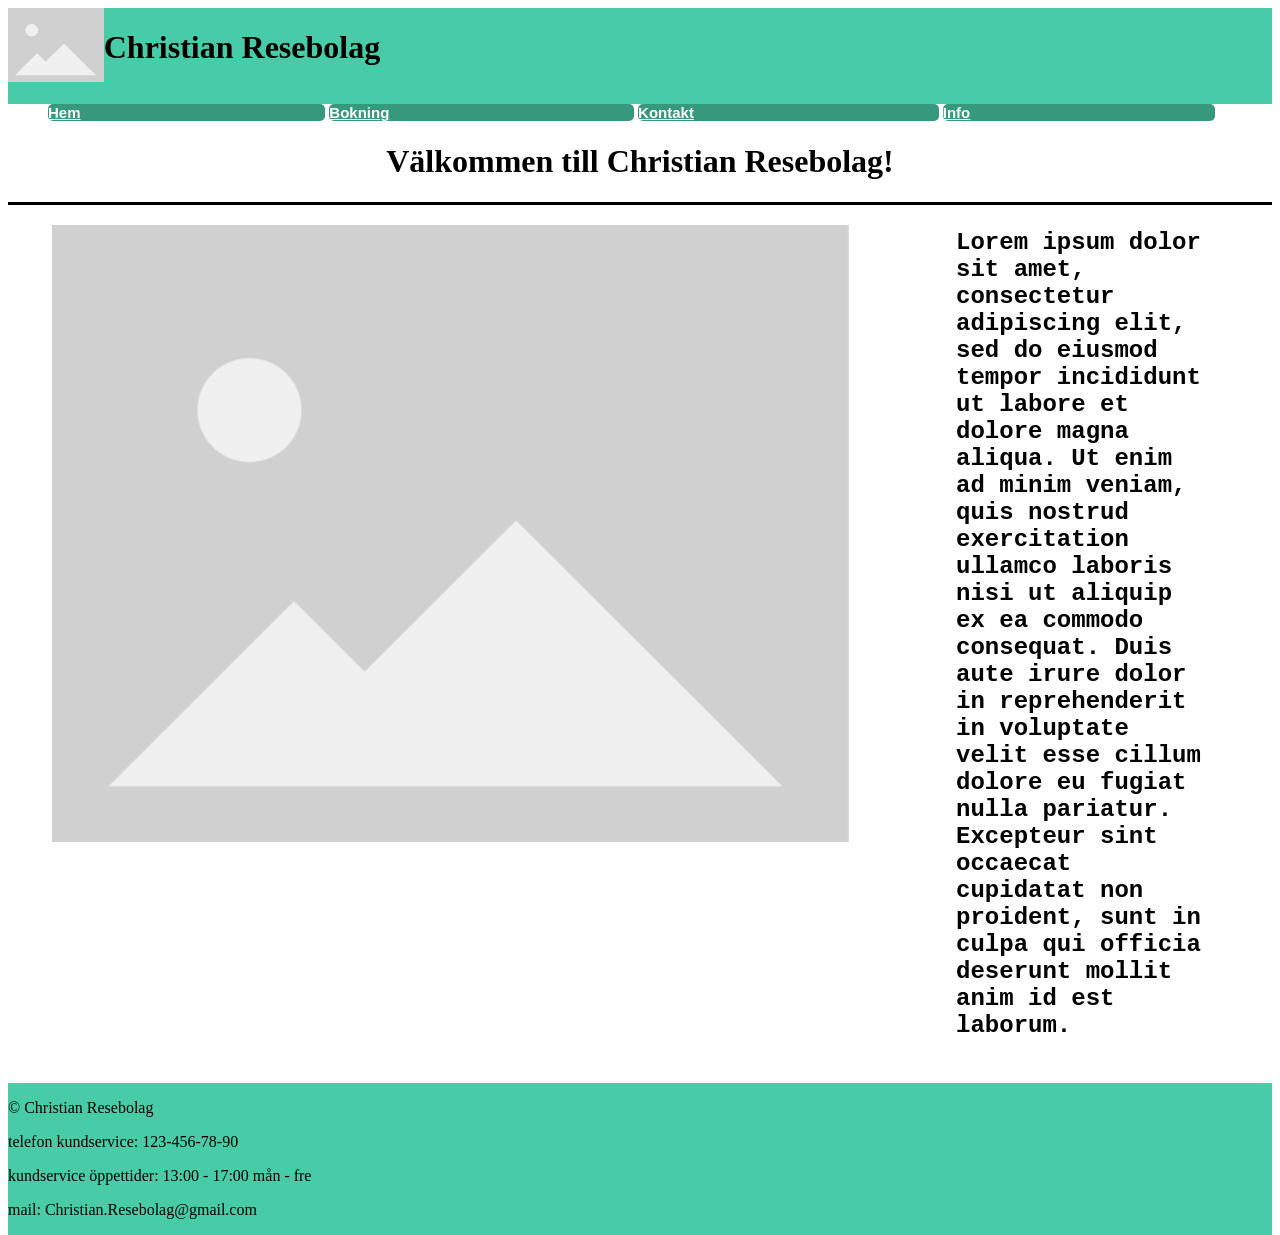
==== index.html @ 571789c3 "Add code" ====
<!DOCTYPE html>
<html lang="sv">
<head>
    <meta charset="UTF-8">
    <meta http-equiv="X-UA-Compatible" content="IE=edge">
    <meta name="viewport" content="width=device-width, initial-scale=1.0">
    <title>Document</title>
    <link href="styles.css" rel="stylesheet">
</head>
<body>
<header>
    <div id="logo-block">
        <img src="images/Placeholder_view_vector.svg.png">
        <h1>Christian Resebolag</h1>
    </div>
    <nav>
        <ul>
            <li><a href="index.html" class="navbutton">Hem</a></li>
            <li><a href="Booking.html" class="navbutton">Bokning</a></li>
            <li><a href="Contact.html" class="navbutton">Kontakt</a></li>
            <li><a href="Info.html" class="navbutton">Info</a></li>
        </ul>
    </nav>
</header>
<div class="page-header">
    <h1>Välkommen till Christian Resebolag!</h1>
</div>
<content class="left-column">
    <img class="center" src="images/Placeholder_view_vector.svg.png">
</content>
<content class="right-column">
    <p>Lorem ipsum dolor sit amet, consectetur adipiscing elit, sed do eiusmod tempor incididunt ut labore et dolore magna aliqua. Ut enim ad minim veniam, quis nostrud exercitation ullamco laboris nisi ut aliquip ex ea commodo consequat. Duis aute irure dolor in reprehenderit in voluptate velit esse cillum dolore eu fugiat nulla pariatur. Excepteur sint occaecat cupidatat non proident, sunt in culpa qui officia deserunt mollit anim id est laborum.</p>
</content>
<br>
<footer>
    <p>&copy; Christian Resebolag</p>
    <p>telefon kundservice: 123-456-78-90</p>
    <p>kundservice öppettider: 13:00 - 17:00 mån - fre</p>
    <p>mail: Christian.Resebolag@gmail.com</p>
</footer>    
</body>
</html>
---- styles.css ----
nav li{
    display: inline;
}
#logo-block img{
    height:10%;
    width: 10%;
    padding: auto;
}
.left-column{
    float: left;
    width: 70%;
}
.left-column img{
    display: block;
  margin-left: auto;
  margin-right: auto;
  width: 90%;
  margin-top:20px;
}
.right-column{
    float: right;
    width: 20%; 
    padding-left: 0%;
    padding-right: 5%;

}
.right-column p{
    font-size: 150%;
    font-family: 'Courier New', Courier, monospace;
    font-weight: bold;
}
.page-header{
    margin-left: auto;
    margin-right: auto;
    text-align: center;
    border-top: 0;
    border-right:0;
    border-left:0;
    border-bottom: 5px, black;
    border-style: solid;
}
#logo-block {
    display: inline-flex;
    padding: 0px 0; 
    vertical-align: top;
    
}
.navbutton{
    padding-right:20%;
    font-size:15px;
    font-family:Arial;
    width:140px;
    height:50px;
    border-width:1px;
    color:#fff;
    border-color:#566963;
    font-weight:bold;
    border-top-left-radius:5px;
    border-top-right-radius:5px;
    border-bottom-left-radius:5px;
    border-bottom-right-radius:5px;
    background:#36997e;
}
.navbutton:hover{
    background:#48cca8;
}
header{
    background-color: #48cca8;
}
nav{
    background-color: white;
}
footer{
    float: right;       /*Makes the footer display properly at the bottom of the screen. Not sure why or how it works, but it sure does.*/
    width: 100%;
    background-color: #48cca8;
    margin-top: 20px;
}


/* Style inputs with type="text", select elements and textareas. Stolen code from W3Schools. TODO: make the "hitbox" to bring u the datepicker larger, if possible*/
input[type=text], select, textarea, input[type=date], input[type=number] {
    width: 100%; /* Full width */
    padding: 12px; /* Some padding */ 
    border: 1px solid #ccc; /* Gray border */
    border-radius: 4px; /* Rounded borders */
    box-sizing: border-box; /* Make sure that padding and width stays in place */
    margin-top: 6px; /* Add a top margin */
    margin-bottom: 16px; /* Bottom margin */
    resize: vertical /* Allow the user to vertically resize the textarea (not horizontally) */
  }
  
  /* Style the submit button with a specific background color etc */
  input[type=submit] {
    background-color: #36997e;
    color: white;
    padding: 12px 20px;
    border: none;
    border-radius: 4px;
    cursor: pointer;
  }
  
  /* When moving the mouse over the submit button, add a darker green color */
  input[type=submit]:hover {
    background-color: #48cca8;
  }
  
  /* Add a background color and some padding around the form */
  .container {
    border-radius: 5px;
    background-color: #f2f2f2;
    padding: 20px;
  }

  .triplecolumn{
      float: left;
      width: 33%;
  }
  .triplecolumn h1{
      text-align: center;
  }

  .columnblock{
    text-align: center;
    width: 95%;
    border:5px, solid, #48cca8;
    border-collapse: collapse;
    border-style:inset;
    border-left: 0px;
    border-top: 0px;
    padding-right: 2.5%;
    padding-left: 2.5%;
  }
  .columnblock img{
    Width: 90%;
    margin: auto;
    display: block;
  }
  .columnblock p{
    margin: 5%;
  }
#right-column .columnblock{
    border-right: 0px;
    border-right-style: hidden;
}
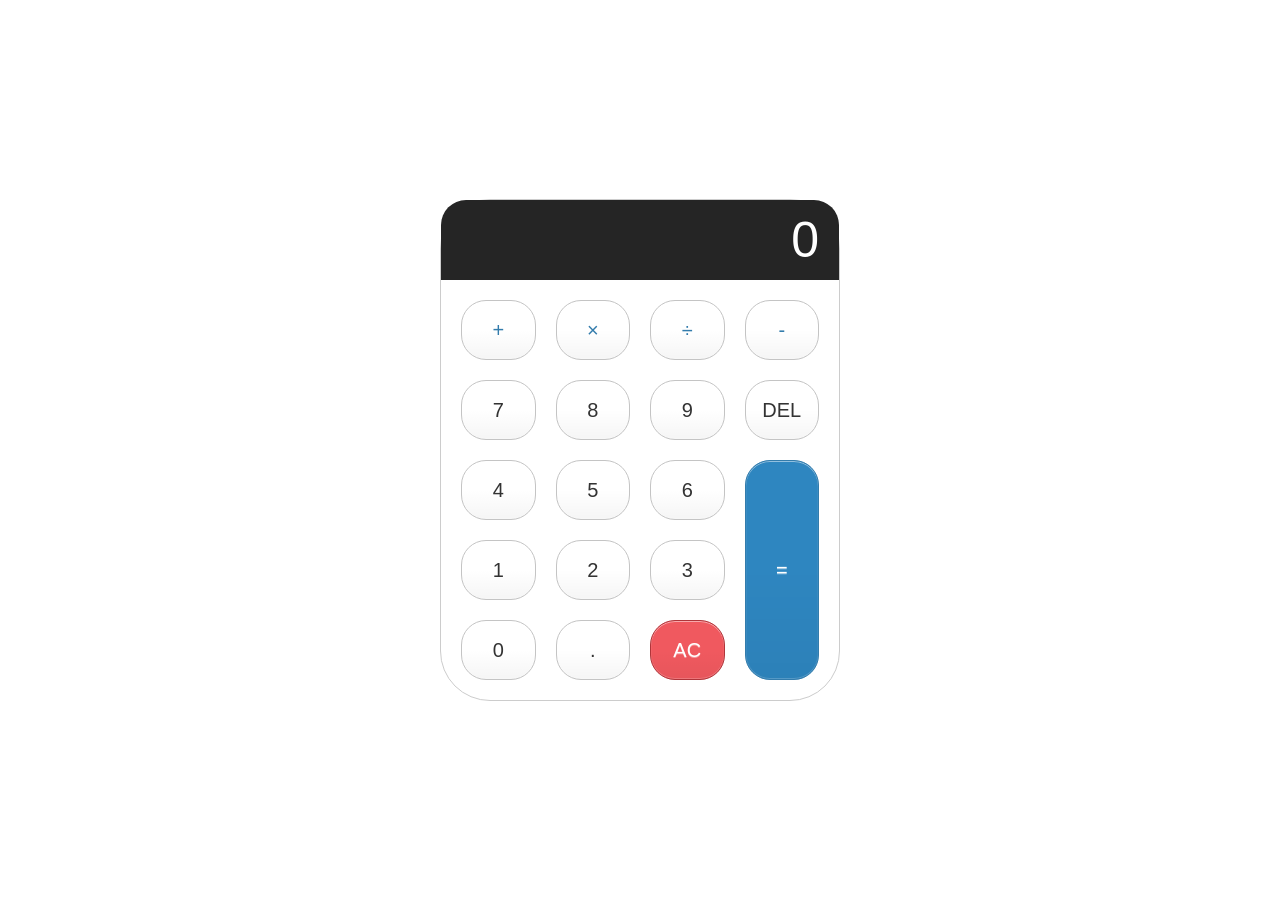
==== commit 985b4103: "Add code" ====
--- a/index.html
+++ b/index.html
@@ -1,42 +1,45 @@
 <!DOCTYPE html>
-<html lang="sv">
+<html lang="en">
 <head>
     <meta charset="UTF-8">
     <meta http-equiv="X-UA-Compatible" content="IE=edge">
     <meta name="viewport" content="width=device-width, initial-scale=1.0">
     <title>Document</title>
-    <link href="styles.css" rel="stylesheet">
+    <link rel="stylesheet" href="styles.css">
+    <script src="script.js"></script>
 </head>
 <body>
-<header>
-    <div id="logo-block">
-        <img src="images/Placeholder_view_vector.svg.png">
-        <h1>Christian Resebolag</h1>
-    </div>
-    <nav>
-        <ul>
-            <li><a href="index.html" class="navbutton">Hem</a></li>
-            <li><a href="Booking.html" class="navbutton">Bokning</a></li>
-            <li><a href="Contact.html" class="navbutton">Kontakt</a></li>
-            <li><a href="Info.html" class="navbutton">Info</a></li>
-        </ul>
-    </nav>
-</header>
-<div class="page-header">
-    <h1>Välkommen till Christian Resebolag!</h1>
-</div>
-<content class="left-column">
-    <img class="center" src="images/Placeholder_view_vector.svg.png">
-</content>
-<content class="right-column">
-    <p>Lorem ipsum dolor sit amet, consectetur adipiscing elit, sed do eiusmod tempor incididunt ut labore et dolore magna aliqua. Ut enim ad minim veniam, quis nostrud exercitation ullamco laboris nisi ut aliquip ex ea commodo consequat. Duis aute irure dolor in reprehenderit in voluptate velit esse cillum dolore eu fugiat nulla pariatur. Excepteur sint occaecat cupidatat non proident, sunt in culpa qui officia deserunt mollit anim id est laborum.</p>
-</content>
-<br>
-<footer>
-    <p>&copy; Christian Resebolag</p>
-    <p>telefon kundservice: 123-456-78-90</p>
-    <p>kundservice öppettider: 13:00 - 17:00 mån - fre</p>
-    <p>mail: Christian.Resebolag@gmail.com</p>
-</footer>    
+    <div class="calculator">
+
+        <input type="text" class="calculator-screen" value="0" disabled id="input"/>
+        <div class="calculator-keys">
+          <button type="button" class="operator" value="+" >+</button>
+          <button type="button" class="operator" value="*" >&times;</button>
+          <button type="button" class="operator" value="/" >&divide;</button>
+          <button type="button" class="operator" value="-" >-</button>
+      
+          <button type="button" value="7" class="number">7</button>
+          <button type="button" value="8" class="number">8</button>
+          <button type="button" value="9" class="number">9</button>
+          <button type="button" value="DEL" id="DEL">DEL</button>    <!--Maybe change to backspace arrow? possibly as an <img>-->
+      
+          <button type="button" value="4" class="number">4</button>
+          <button type="button" value="5" class="number">5</button>
+          <button type="button" value="6" class="number">6</button>
+    
+    
+          <button type="button" value="1" class="number">1</button>
+          <button type="button" value="2" class="number">2</button>
+          <button type="button" value="3" class="number">3</button>
+      
+      
+          <button type="button" value="0" class="number">0</button>
+          <button type="button" value="." class="number">.</button>
+          <button type="button"  value="all-clear" id="all-clear">AC</button>
+      
+          <button type="button"  value="=" id="equal-sign">=</button>
+      
+        </div>
+      </div>
 </body>
 </html>
--- a/styles.css
+++ b/styles.css
@@ -1,145 +1,91 @@
-nav li{
-    display: inline;
-}
-#logo-block img{
-    height:10%;
-    width: 10%;
-    padding: auto;
-}
-.left-column{
-    float: left;
-    width: 70%;
-}
-.left-column img{
-    display: block;
-  margin-left: auto;
-  margin-right: auto;
-  width: 90%;
-  margin-top:20px;
-}
-.right-column{
-    float: right;
-    width: 20%; 
-    padding-left: 0%;
-    padding-right: 5%;
-
-}
-.right-column p{
-    font-size: 150%;
-    font-family: 'Courier New', Courier, monospace;
-    font-weight: bold;
-}
-.page-header{
-    margin-left: auto;
-    margin-right: auto;
-    text-align: center;
-    border-top: 0;
-    border-right:0;
-    border-left:0;
-    border-bottom: 5px, black;
-    border-style: solid;
-}
-#logo-block {
-    display: inline-flex;
-    padding: 0px 0; 
-    vertical-align: top;
-    
-}
-.navbutton{
-    padding-right:20%;
-    font-size:15px;
-    font-family:Arial;
-    width:140px;
-    height:50px;
-    border-width:1px;
-    color:#fff;
-    border-color:#566963;
-    font-weight:bold;
-    border-top-left-radius:5px;
-    border-top-right-radius:5px;
-    border-bottom-left-radius:5px;
-    border-bottom-right-radius:5px;
-    background:#36997e;
-}
-.navbutton:hover{
-    background:#48cca8;
-}
-header{
-    background-color: #48cca8;
-}
-nav{
-    background-color: white;
-}
-footer{
-    float: right;       /*Makes the footer display properly at the bottom of the screen. Not sure why or how it works, but it sure does.*/
-    width: 100%;
-    background-color: #48cca8;
-    margin-top: 20px;
-}
-
-
-/* Style inputs with type="text", select elements and textareas. Stolen code from W3Schools. TODO: make the "hitbox" to bring u the datepicker larger, if possible*/
-input[type=text], select, textarea, input[type=date], input[type=number] {
-    width: 100%; /* Full width */
-    padding: 12px; /* Some padding */ 
-    border: 1px solid #ccc; /* Gray border */
-    border-radius: 4px; /* Rounded borders */
-    box-sizing: border-box; /* Make sure that padding and width stays in place */
-    margin-top: 6px; /* Add a top margin */
-    margin-bottom: 16px; /* Bottom margin */
-    resize: vertical /* Allow the user to vertically resize the textarea (not horizontally) */
+html {
+    font-size: 62.5%;
+    box-sizing: border-box;
   }
   
-  /* Style the submit button with a specific background color etc */
-  input[type=submit] {
-    background-color: #36997e;
-    color: white;
-    padding: 12px 20px;
-    border: none;
-    border-radius: 4px;
-    cursor: pointer;
+  *, *::before, *::after {
+    margin: 0;
+    padding: 0;
+    box-sizing: inherit;
   }
   
-  /* When moving the mouse over the submit button, add a darker green color */
-  input[type=submit]:hover {
-    background-color: #48cca8;
+  .calculator {
+    border: 1px solid #ccc;
+    border-radius: 50px;
+    position: absolute;
+    top: 50%;
+    left: 50%;
+    transform: translate(-50%, -50%);   /*puts calculator in the middle of the screen by moving 50% of screen width left and 50% of screen height up*/
+    width: 400px;
   }
   
-  /* Add a background color and some padding around the form */
-  .container {
-    border-radius: 5px;
-    background-color: #f2f2f2;
-    padding: 20px;
+  .calculator-screen {
+    width: 100%;
+    font-size: 5rem;
+    height: 80px;
+    border: none;
+    background-color: #252525;
+    color: #fff;
+    text-align: right;
+    padding-right: 20px;
+    padding-left: 10px;
+    border-radius: 25px 25px 0px 0px;
   }
 
-  .triplecolumn{
-      float: left;
-      width: 33%;
+  .previous-operand{
+    display: inline;    
   }
-  .triplecolumn h1{
-      text-align: center;
+  .current-operand{
+    display: inline;
   }
 
-  .columnblock{
-    text-align: center;
-    width: 95%;
-    border:5px, solid, #48cca8;
-    border-collapse: collapse;
-    border-style:inset;
-    border-left: 0px;
-    border-top: 0px;
-    padding-right: 2.5%;
-    padding-left: 2.5%;
+  button {
+    height: 60px;
+    background-color: #fff;
+    border-radius: 3px;
+    border: 1px solid #c4c4c4;
+    background-color: transparent;
+    font-size: 2rem;
+    color: #333;
+    background-image: linear-gradient(to bottom,transparent,transparent 50%,rgba(0,0,0,.04));
+    box-shadow: inset 0 0 0 1px rgba(255,255,255,.05), inset 0 1px 0 0 rgba(255,255,255,.45), inset 0 -1px 0 0 rgba(255,255,255,.15), 0 1px 0 0 rgba(255,255,255,.15);  /*Vad gör den här?*/
+    text-shadow: 0 1px rgba(255,255,255,.4);
+    border-radius: 25px;
   }
-  .columnblock img{
-    Width: 90%;
-    margin: auto;
-    display: block;
+  
+  button:hover {
+    background-color: #eaeaea;
   }
-  .columnblock p{
-    margin: 5%;
+  
+  .operator {
+    color: #337cac;
   }
-#right-column .columnblock{
-    border-right: 0px;
-    border-right-style: hidden;
-}+  
+  #all-clear {
+    background-color: #f0595f;
+    border-color: #b0353a;
+    color: #fff;
+  }
+  
+  #all-clear:hover {
+    background-color: #f17377;
+  }
+  
+  #equal-sign {
+    background-color: #2e86c0;
+    border-color: #337cac;
+    color: #fff;
+    height: 100%;
+    grid-area: 3 / 4 / 6 / 5;/*start on row-line 2 and column-line 4, and end on row-line 6 and column line 5*/
+  }
+  
+  #equal-sign:hover {
+    background-color: #4e9ed4;
+  }
+  
+  .calculator-keys {
+    display: grid;
+    grid-template-columns: repeat(4, 1fr);  /*repeats 4 times, each button is 1 fraction  of a row. for 4 buttons each button is 1/4 row*/
+    grid-gap: 20px;
+    padding: 20px;
+  }
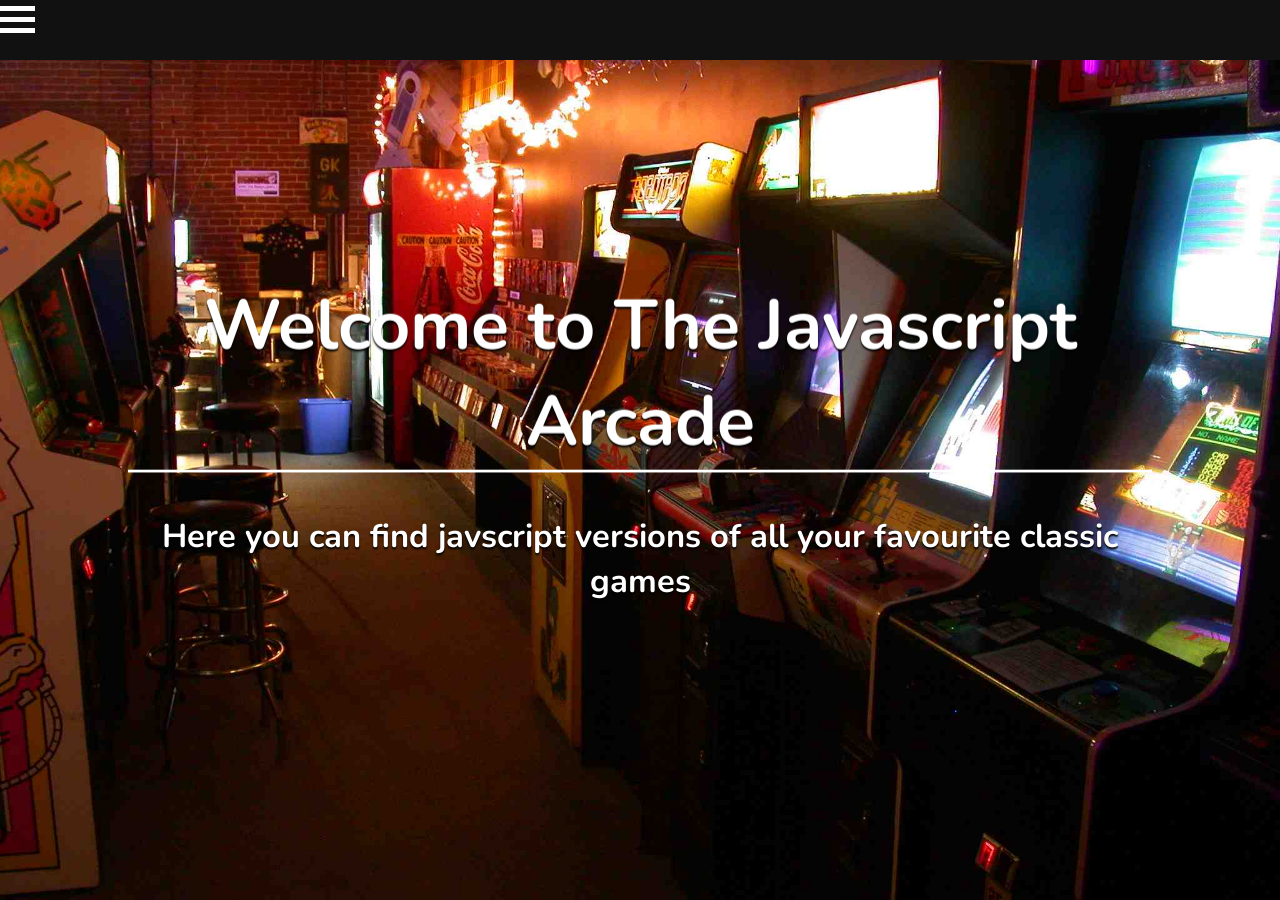
==== commit dd92be43: "Change project Took out all the old code and put in new code" ====
--- a/index.html
+++ b/index.html
@@ -5,41 +5,87 @@
     <meta http-equiv="X-UA-Compatible" content="IE=edge">
     <meta name="viewport" content="width=device-width, initial-scale=1.0">
     <title>Document</title>
-    <link rel="stylesheet" href="styles.css">
-    <script src="script.js"></script>
+    <link href="style.css" rel="stylesheet">
 </head>
 <body>
-    <div class="calculator">
 
-        <input type="text" class="calculator-screen" value="0" disabled id="input"/>
-        <div class="calculator-keys">
-          <button type="button" class="operator" value="+" >+</button>
-          <button type="button" class="operator" value="*" >&times;</button>
-          <button type="button" class="operator" value="/" >&divide;</button>
-          <button type="button" class="operator" value="-" >-</button>
+    <header>
       
-          <button type="button" value="7" class="number">7</button>
-          <button type="button" value="8" class="number">8</button>
-          <button type="button" value="9" class="number">9</button>
-          <button type="button" value="DEL" id="DEL">DEL</button>    <!--Maybe change to backspace arrow? possibly as an <img>-->
+        <div id="mySidenav" class="sidenav">
+            <a href="javascript:void(0)" class="closebtn" onclick="closeNav()">&times;</a>
+            <a href="index.html">Home</a>
+            <a href="games/snake/snake.html">Snake</a>
+            <a href="coming-soon.html">Minesweeper</a>
+            <a href="coming-soon.html">Pac-Man</a>
+            <a href="coming-soon.html">Space Invaders</a>
+            <a href="coming-soon.html">Tetris</a>
+        </div>
+          
+         <!--Use any element to open the sidenav //this is a comment-->
+        <span onclick="openNav()">
+            <div class="bar1"></div>
+            <div class="bar2"></div>
+            <div class="bar3"></div>
+        </span>
+    </header>
+
+
       
-          <button type="button" value="4" class="number">4</button>
-          <button type="button" value="5" class="number">5</button>
-          <button type="button" value="6" class="number">6</button>
-    
-    
-          <button type="button" value="1" class="number">1</button>
-          <button type="button" value="2" class="number">2</button>
-          <button type="button" value="3" class="number">3</button>
-      
-      
-          <button type="button" value="0" class="number">0</button>
-          <button type="button" value="." class="number">.</button>
-          <button type="button"  value="all-clear" id="all-clear">AC</button>
-      
-          <button type="button"  value="=" id="equal-sign">=</button>
-      
-        </div>
-      </div>
+<!--I want to pit all of the elements below in a div so i can push them to the side when opening the menu, but doing this breaks pretty much everything for some reason. -->
+<div id="main">
+
+<div id="title" class="slide header">
+  <h1>Welcome to The Javascript Arcade</h1>
+  <h3>Here you can find javscript versions of all your favourite classic games</h3>
+</div>
+
+<div id="slide1" class="slide">
+  
+  <div class="title">
+    <h1>Snake</h1>
+    <p>Lorem ipsum dolor sit amet, in velit iudico mandamus sit, persius dolorum in per, postulant mnesarchum cu nam. Malis movet ornatus id vim, feugait detracto est ea, eam eruditi conceptam in. Ne sit explicari interesset. Labores perpetua cum at. Id viris docendi denique vim.</p>
+    <a href="games/snake/snake.html" class="playButton">Play Now</a>
+  </div>
+</div>
+
+<div id="slide2" class="slide">
+  <div class="title">
+    <h1>Minesweeper</h1>
+    <p>Lorem ipsum dolor sit amet, in velit iudico mandamus sit, persius dolorum in per, postulant mnesarchum cu nam. Malis movet ornatus id vim, feugait detracto est ea, eam eruditi conceptam in. Ne sit explicari interesset. Labores perpetua cum at. Id viris docendi denique vim.</p>
+    <a href="coming-soon.html" class="playButton">Play Now</a>
+  </div>
+</div>
+
+<div id="slide3" class="slide">
+  <div class="title">
+    <h1>Pac-Man</h1>
+    <p>Lorem ipsum dolor sit amet, in velit iudico mandamus sit, persius dolorum in per, postulant mnesarchum cu nam. Malis movet ornatus id vim, feugait detracto est ea, eam eruditi conceptam in. Ne sit explicari interesset. Labores perpetua cum at. Id viris docendi denique vim.</p>
+    <a href="coming-soon.html" class="playButton">Play Now</a>
+  </div>
+</div>
+
+<div id="slide4" class="slide">
+  <div class="title">
+    <h1>Space Invaders</h1>
+    <p>Lorem ipsum dolor sit amet, in velit iudico mandamus sit, persius dolorum in per, postulant mnesarchum cu nam. Malis movet ornatus id vim, feugait detracto est ea, eam eruditi conceptam in. Ne sit explicari interesset. Labores perpetua cum at. Id viris docendi denique vim.</p>
+    <a href="coming-soon.html" class="playButton">Play Now</a>
+  </div>
+</div>
+
+<div id="slide5" class="slide">
+  <div class="title">
+    <h1>Tetris</h1>
+    <p>Lorem ipsum dolor sit amet, in velit iudico mandamus sit, persius dolorum in per, postulant mnesarchum cu nam. Malis movet ornatus id vim, feugait detracto est ea, eam eruditi conceptam in. Ne sit explicari interesset. Labores perpetua cum at. Id viris docendi denique vim.</p>
+    <a href="coming-soon.html" class="playButton">Play Now</a>
+  </div>
+</div>
+
+
+<div id="slide6" class="slide header">
+  <h1>More games coming soon...</h1>
+</div>
+
+</div>
+    <script src="script.js"></script>
 </body>
 </html>
--- a/style.css
+++ b/style.css
@@ -0,0 +1,213 @@
+@import url(https://fonts.googleapis.com/css?family=Nunito);
+
+html {
+  height: 100%;
+  overflow: hidden;
+}
+
+body { 
+  margin:0;
+  padding:0;
+	perspective: 1px;
+	transform-style: preserve-3d;
+  height: 100%;
+  overflow-y: hidden;
+  overflow-x: hidden;
+  font-family: Nunito;
+}
+
+h1 {
+   font-size: 250%
+}
+
+p {
+  font-size: 140%;
+  line-height: 150%;
+  color: #333;
+}
+
+.slide {
+  position: relative;
+  padding: 25vh 10%;
+  min-height: 100vh;
+  width: 100vw;
+  box-sizing: border-box;
+  box-shadow: 0 -1px 10px rgba(0, 0, 0, .7);
+	transform-style: inherit;
+}
+
+.slide:before {
+  content: "";
+  position: absolute;
+  top: 0;
+  bottom: 0;
+  left: 0;
+  right: 0;
+  box-shadow: 0 0 8px 1px rgba(0, 0, 0, .7);
+}
+
+.title {
+  width: 50%;
+  padding: 5%;
+  border-radius: 5px;
+  background: rgba(240,230,220, .9);
+  box-shadow: 0 0 8px rgba(0, 0, 0, .7);
+}
+
+.slide, .slide:before {
+  background: 50% 50% / cover;  
+}
+.slide .title{
+  margin-left: auto;
+  margin-right: auto;
+}
+.header {
+  text-align: center;
+  font-size: 175%;
+  color: #fff;
+  text-shadow: 0 2px 2px #000;
+}
+
+#title {
+  background-image: url("images/arcade.jpg");
+  z-index:2;
+}
+
+#title h1 {
+ transform: translateZ(.25px) scale(.75);
+ transform-origin: 50% 100%;
+ border-bottom-style: solid;
+ border-bottom-color: #fff;
+}
+
+#slide1:before {
+  background-image: url("images/snake-game.png");
+  transform: translateZ(-1px) scale(2);
+}
+
+#slide2 {
+  background-image: url("images/minesweeper.png");
+  z-index:2;
+}
+
+#slide3:before {
+  background-image: url("images/Pac-Man.png");
+  transform: translateZ(-1px) scale(2);
+}
+
+#slide4 {
+  background-image: url("images/space-invaders.jpg");
+  z-index: 2;
+}
+
+#slide5:before {
+  background-image: url("images/Tetris.png");
+  transform: translateZ(-1px) scale(2);
+}
+
+#slide6 {
+  background: #222;
+}
+
+
+
+
+/* The side navigation menu */
+.sidenav {
+  height: 100%; /* 100% Full-height */
+  width: 0; /* 0 width - change this with JavaScript */
+  position: fixed; /* Stay in place */
+  z-index: 1; /* Stay on top */
+  top: 0; /* Stay at the top */
+  left: 0;
+  background-color: #111; /* Black*/
+  overflow-x: hidden; /* Disable horizontal scroll */
+  padding-top: 60px; /* Place content 60px from the top */
+  transition: 0.5s; /* 0.5 second transition effect to slide in the sidenav */
+}
+
+/* The navigation menu links */
+.sidenav a {
+  padding: 8px 8px 8px 32px;
+  text-decoration: none;
+  font-size: 160%;
+  color: #818181;
+  display: block;
+  transition: 0.3s;
+}
+
+/* When you mouse over the navigation links, change their color */
+.sidenav a:hover {
+  color: #f1f1f1;
+}
+
+/* Position and style the close button (top right corner) */
+.sidenav .closebtn {
+  position: absolute;
+  top: 0;
+  right: 25px;
+  font-size: 36px;
+  margin-left: 50px;
+}
+
+/* Style page content - use this if you want to push the page content to the right when you open the side navigation */
+#main {
+  transition: margin-left .5s;
+  margin:0;
+  padding:0;
+	perspective: 1px;
+	transform-style: preserve-3d;
+  height: 100%;
+  overflow-y: scroll;
+  overflow-x: hidden;
+  font-family: Nunito;
+}
+
+/* On smaller screens, where height is less than 450px, change the style of the sidenav (less padding and a smaller font size) */
+@media screen and (max-height: 450px) {
+  .sidenav {padding-top: 15px;}
+  .sidenav a {font-size: 18px;}
+}
+
+#menuButton {
+  display: inline-block;
+  cursor: pointer;
+}
+
+.bar1, .bar2, .bar3 {
+  width: 35px;
+  height: 5px;
+  background-color: rgb(255, 255, 255);
+  margin: 6px 0;
+  transition: 0.4s;
+}
+
+header{
+  z-index: 5;
+  background-color: #111;
+  /*position fixed does not seem to be working properly*/
+  position: fixed;
+  width: 100%;
+  height: 60px;
+  left: 0px;
+  top: 0px;
+}
+
+.playButton {
+	background-color:#44c767;
+	border-radius:28px;
+	border:1px solid #18ab29;
+	display:inline-block;
+	cursor:pointer;
+	color:#ffffff;
+	font-size:17px;
+	padding:16px 31px;
+	text-decoration:none;
+}
+.playButton:hover {
+	background-color:#5cbf2a;
+}
+.playButton:active {
+	position:relative;
+	top:1px;
+}
